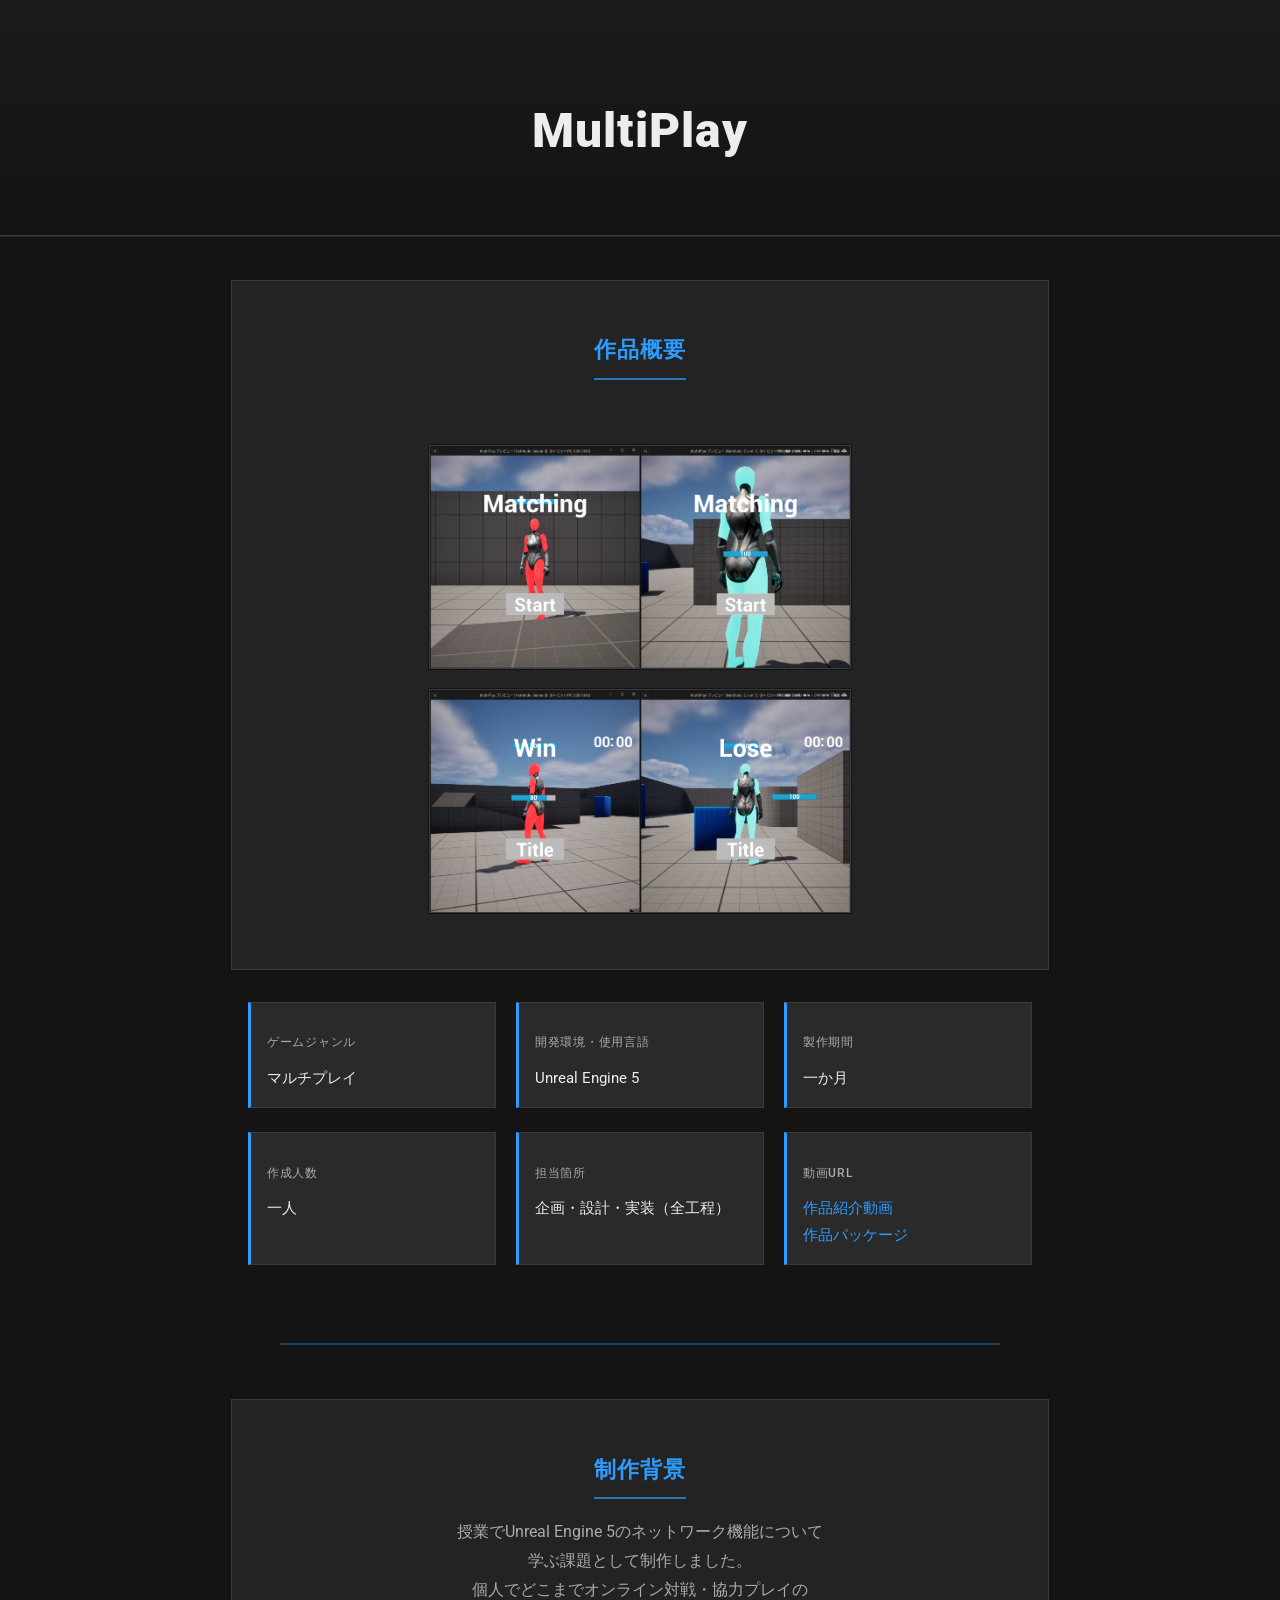
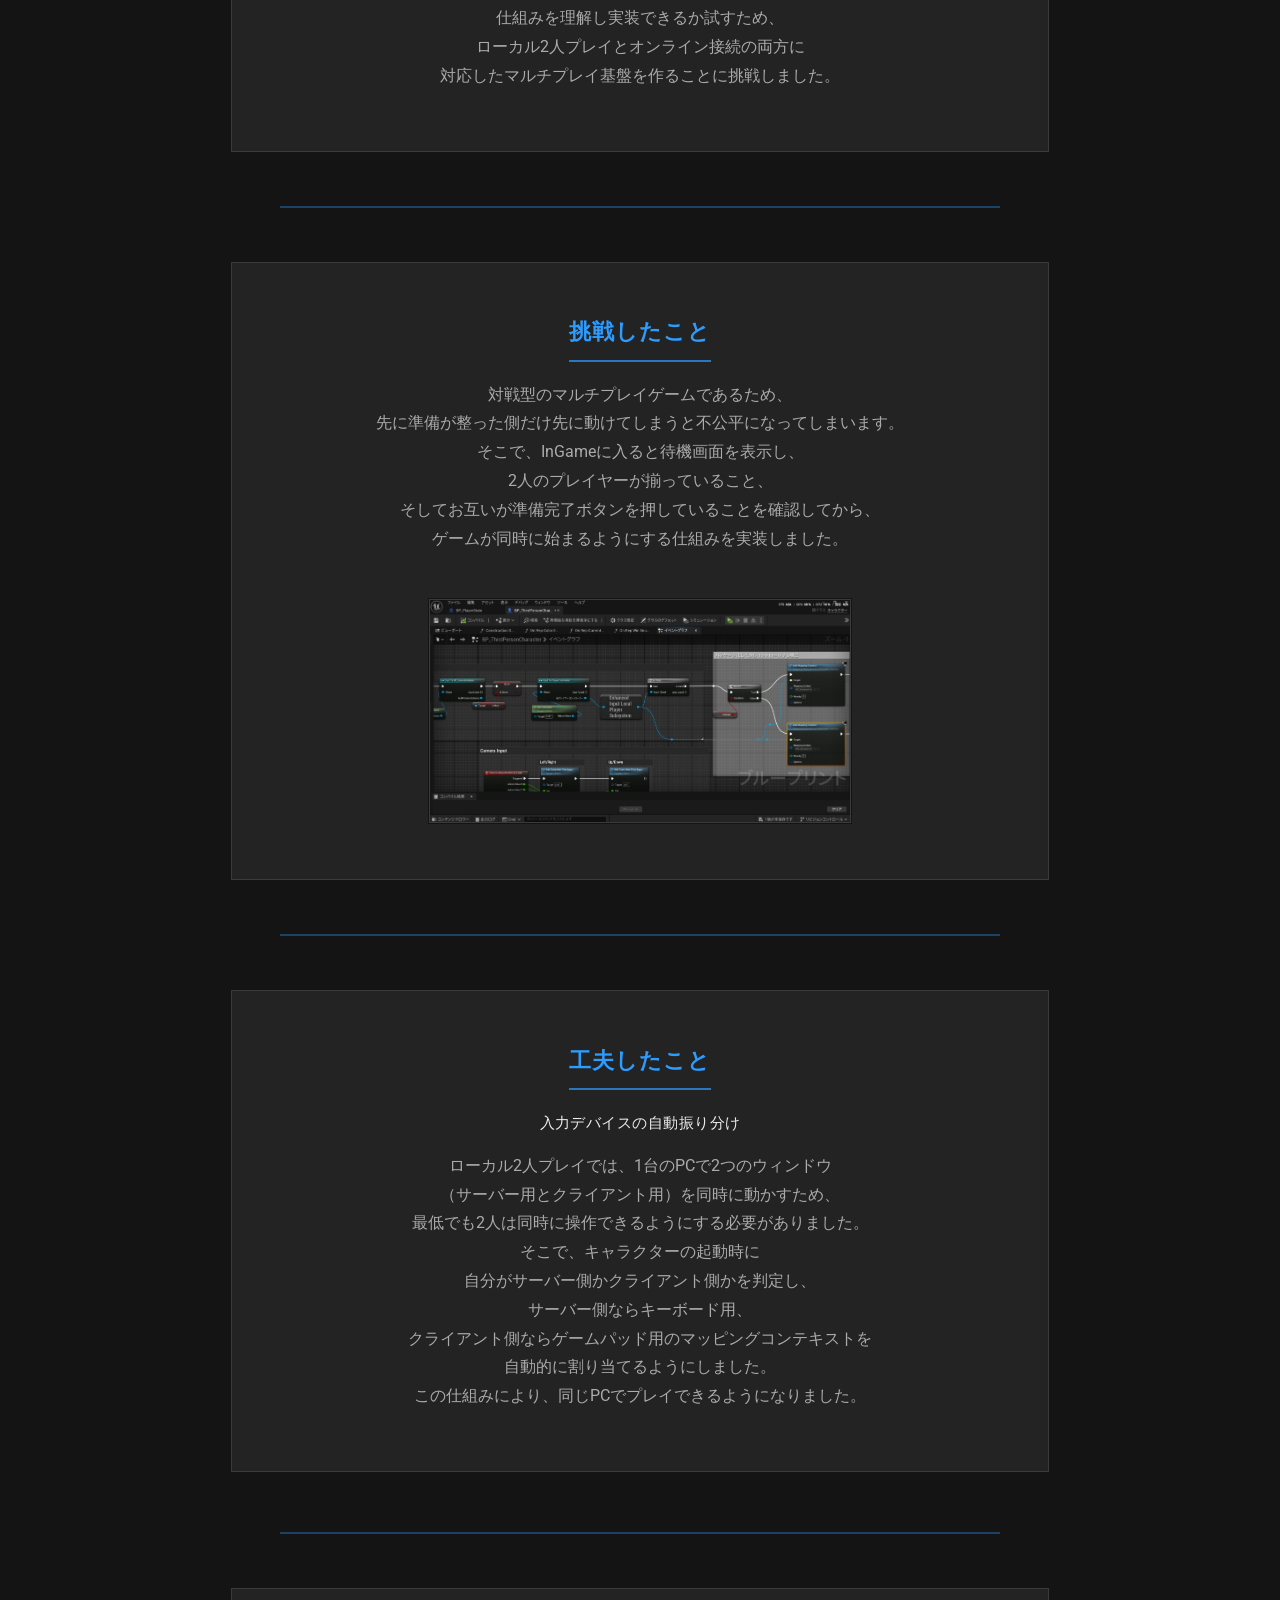
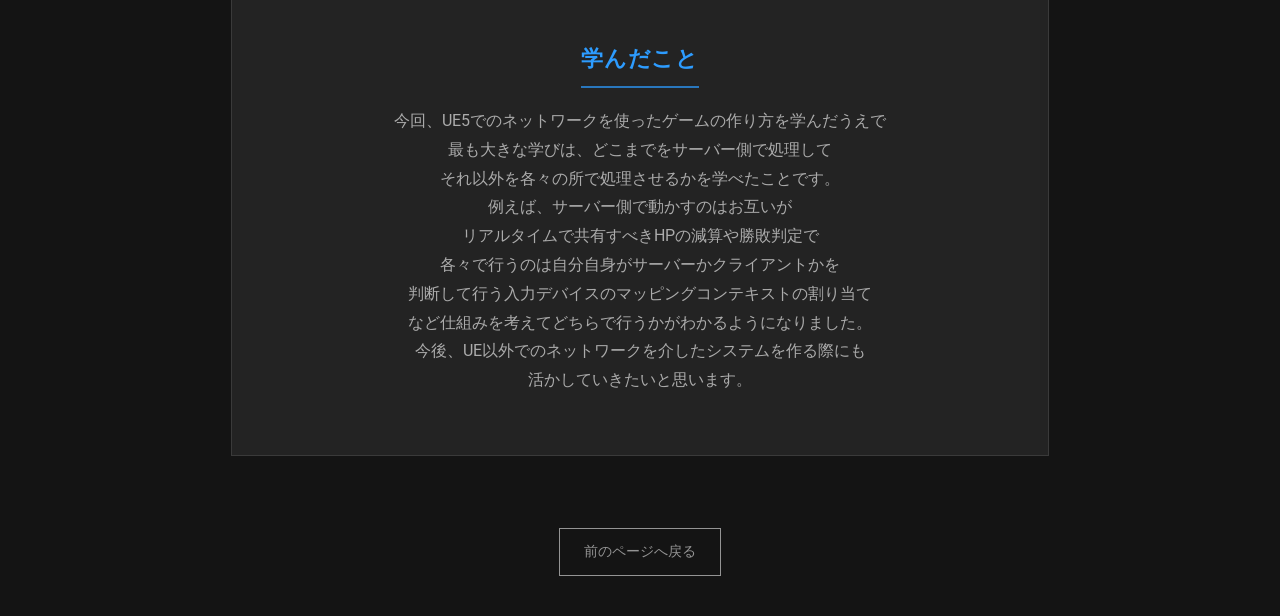
==== UechiRyota_Portfolio/Portfolio/MultiPlay/site/work_01.html @ a6383b8b "Add files via upload" ====
<!DOCTYPE html>
<html lang="ja">
    <head>
        <meta charset="UTF-8">
        <title>MultiPlay</title>
        <link rel="stylesheet" href="../css/Work_01.css">
    </head>
    <body>
        <div class="top">
            <h1> MultiPlay </h1>
        </div>
        <div class="overview">
            <h2> 作品概要 </h2>
            <p></p>
            <div class="image_margin">
                <img src="../images/work_01/MultiPlay_Matching1.png" class="TitleImage" alt="マッチング画面（クライアント視点）">
                <img src="../images/work_01/MultiPlay_Matching2.png" class="InGameImage" alt="マッチング画面（エディタ/サーバー視点）">
            </div>
        </div>
        <div class="detail-list">
            <div class="detail">
                <h3> ゲームジャンル </h3>
                <p> マルチプレイ </p>
            </div>
            <div class="detail">
                <h3> 開発環境・使用言語 </h3>
                <p> Unreal Engine 5 </p>
            </div>
            <div class="detail">
                <h3> 製作期間 </h3>
                <p>一か月</p>
            </div>
            <div class="detail">
                <h3> 作成人数 </h3>
                <p>一人</p>
            </div>
            <div class="detail">
                <h3> 担当箇所 </h3>
                <p> 企画・設計・実装（全工程）</p>
            </div>
            <div class="detail">
                <h3> 動画URL </h3>
                <p><a
                        href="https://drive.google.com/file/d/1Bd8aWQuuYIWbDHDjawcNuOV7ooYwYhmQ/view?usp=drive_link">作品紹介動画</a>
                        <br>
                        <a href="https://drive.google.com/file/d/1utn9c13er55GdzCc-iUaMqqo2YyT7hIu/view?usp=drive_link">作品パッケージ</a>
                </p>
            </div>
        </div>
        <hr>
        <div class="reason">
            <h2> 制作背景 </h2>
            <p>授業でUnreal Engine 5のネットワーク機能について
                <br>学ぶ課題として制作しました。
                <br>個人でどこまでオンライン対戦・協力プレイの
                <br>仕組みを理解し実装できるか試すため、
                <br>ローカル2人プレイとオンライン接続の両方に
                <br>対応したマルチプレイ基盤を作ることに挑戦しました。</p>
        </div>
        <hr>
        <div class="try">
            <h2> 挑戦したこと </h2>
            <p> 対戦型のマルチプレイゲームであるため、
                <br>先に準備が整った側だけ先に動けてしまうと不公平になってしまいます。 
                <br>そこで、InGameに入ると待機画面を表示し、
                <br>2人のプレイヤーが揃っていること、
                <br>そしてお互いが準備完了ボタンを押していることを確認してから、 
                <br>ゲームが同時に始まるようにする仕組みを実装しました。 </p>
            <div class="image_margin">
                <img src="../images/work_01/ControlSystem.png" class="InGameImage" alt="入力デバイス振り分け処理のブループリント（BP_ThirdPersonCharacter イベントグラフ）">
            </div>
        </div>
        <hr>
        <div class="ingenuity">
            <h2> 工夫したこと </h2>
            <h3> 入力デバイスの自動振り分け </h3>
            <p> ローカル2人プレイでは、1台のPCで2つのウィンドウ
                <br>（サーバー用とクライアント用）を同時に動かすため、
                <br>最低でも2人は同時に操作できるようにする必要がありました。
                <br>そこで、キャラクターの起動時に
                <br>自分がサーバー側かクライアント側かを判定し、
                <br>サーバー側ならキーボード用、
                <br>クライアント側ならゲームパッド用のマッピングコンテキストを
                <br>自動的に割り当てるようにしました。
                <br>この仕組みにより、同じPCでプレイできるようになりました。
            </p>
        </div>
        <hr>
        <div class="learn">
            <h2> 学んだこと </h2>
            <p>
                今回、UE5でのネットワークを使ったゲームの作り方を学んだうえで
                <br>最も大きな学びは、どこまでをサーバー側で処理して
                <br>それ以外を各々の所で処理させるかを学べたことです。
                <br>例えば、サーバー側で動かすのはお互いが
                <br>リアルタイムで共有すべきHPの減算や勝敗判定で
                <br>各々で行うのは自分自身がサーバーかクライアントかを
                <br>判断して行う入力デバイスのマッピングコンテキストの割り当て
                <br>など仕組みを考えてどちらで行うかがわかるようになりました。
                <br>今後、UE以外でのネットワークを介したシステムを作る際にも
                <br>活かしていきたいと思います。

            </p>
        </div>

        <a href="../../../index.html" class="back-link" onclick="if (history.length > 1) { history.back(); return false; }">前のページへ戻る<br></a>
        
        <script src="../../../js/lightbox.js"></script>
    </body>
</html>
---- UechiRyota_Portfolio/Portfolio/MultiPlay/css/Work_01.css ----
@charset "UTF-8";
@import url('https://fonts.googleapis.com/css2?family=Roboto:wght@400;500;700;900&display=swap');

:root{
    --bg-deep:#141414;
    --bg-panel:#232323;
    --bg-panel-2:#2A2A2A;
    --border:#3A3A3A;
    --text:#EDEDED;
    --text-soft:#ABABAB;
    --accent:#2D9CFF;
    --accent-dim: rgba(45,156,255,0.18);
}

body{
    margin: 0;
    font-family: 'Roboto', メイリオ, sans-serif;
    background: var(--bg-deep);
    color: var(--text-soft);
    text-align: center;
    line-height: 1.8;
}

h1{
    font-family: 'Roboto', sans-serif;
    font-weight: 900;
    font-size: 300%;
    letter-spacing: .02em;
    padding-bottom: 6px;
    color: var(--text);
}
h2{
    font-weight: 700;
    font-size: 1.4rem;
    color: var(--accent);
    letter-spacing: .04em;
    margin-bottom: 4px;
    display: inline-block;
    position: relative;
}
h2::after{
    content:"";
    display:block;
    height:2px;
    background: var(--accent);
    margin-top: 8px;
    opacity:.7;
}
h3{
    margin-bottom: 0;
    font-weight: 500;
    color: var(--text);
    font-size: .95rem;
    letter-spacing: .03em;
}
p{
    padding-top: 5px;
    padding-bottom: 0;
    margin-top: 10px;
    margin-bottom: 30px;
    color: var(--text-soft);
}
a{ color: var(--accent); text-decoration: none; }
a:hover{ text-decoration: underline; }

hr{
    border: none;
    height: 2px;
    max-width: 720px;
    width: 85%;
    margin: 54px auto;
    background: var(--accent);
    opacity: .35;
}

.top{
    color: var(--text);
    text-align: center;
    padding-top: 56px;
    padding-bottom: 22px;
    background: linear-gradient(180deg, #1A1A1A, var(--bg-deep));
    border-bottom: 1px solid var(--border);
    box-shadow: 0 1px 0 var(--accent-dim);
    width: 100%;
}

/* 本文セクション（フラットなエディタパネル風） */
.overview, .reason, .try, .ingenuity, .learn{
    background: var(--bg-panel);
    max-width: 760px;
    margin: 0 auto 32px;
    padding: 30px 28px;
    border: 1px solid var(--border);
    text-align: center;
}
.overview{ margin-top: 44px; }
.ingenuity{ margin-bottom: 60px; }

/* スクリーンショット */
.image_margin{
    margin-bottom: 10px;
    padding: 16px 10px;
    display: flex;
    flex-wrap: wrap;
    justify-content: center;
    gap: 20px;
}
.TitleImage, .InGameImage{
    max-width: 420px;
    width: 100%;
    height: auto;
    border: 1px solid var(--border);
    box-shadow: 0 0 0 1px var(--bg-deep);
    cursor: zoom-in;
    transition: opacity .15s ease;
}
.TitleImage:hover, .InGameImage:hover{
    opacity: .82;
}

/* 画像タップで拡大表示するライトボックス */
.lightbox{
    position: fixed;
    inset: 0;
    display: none;
    align-items: center;
    justify-content: center;
    padding: 24px;
    background: rgba(10,10,10,.92);
    z-index: 100;
    cursor: zoom-out;
}
.lightbox.is-open{ display: flex; }
.lightbox img{
    max-width: 92vw;
    max-height: 92vh;
    width: auto;
    height: auto;
    border: 1px solid var(--border);
    box-shadow: 0 12px 40px rgba(0,0,0,.5);
}
.Video{
    max-width: 560px;
    width: 100%;
    height: auto;
    border: 1px solid var(--border);
}

/* ゲームジャンル・開発環境などの短い情報カード（Editorの選択行風に左端をアクセント） */
.detail{
    display: inline-block;
    vertical-align: top;
    width: 210px;
    margin: 0 10px 24px;
    padding: 16px 18px 16px 16px;
    background: var(--bg-panel-2);
    border: 1px solid var(--border);
    border-left: 3px solid var(--accent);
    text-align: left;
}
.detail h3{
    color: var(--text-soft);
    font-size: .78rem;
    text-transform: uppercase;
    letter-spacing: .06em;
    margin-bottom: 6px;
}
.detail p{
    color: var(--text);
    margin: 0;
    font-size: .92rem;
    word-break: break-all;
}
.detail a{ color: var(--accent); }

.back-link{
    display: inline-block;
    margin: 40px auto;
    padding: 10px 24px;
    border: 1px solid currentColor;
    color: inherit;
    text-decoration: none;
    font-size: .9rem;
    opacity: .85;
    transition: opacity .15s ease;
}
.back-link:hover{ opacity: 1; }

.back-link{
    display: inline-block;
    margin: 40px auto;
    padding: 10px 24px;
    border: 1px solid currentColor;
    color: inherit;
    text-decoration: none;
    font-size: .9rem;
    opacity: .85;
    transition: opacity .15s ease;
}
.back-link:hover{ opacity: 1; }

.detail-list{
    display: flex;
    flex-wrap: wrap;
    justify-content: center;
    max-width: 980px;
    margin: 0 auto;
}

@media (max-width: 700px){
    h1{ font-size: 190%; }
    .overview, .reason, .try, .ingenuity, .learn{ padding: 22px 16px; }
    .detail{ width: 78%; max-width: 300px; text-align: center; border-left: 1px solid var(--border); border-top: 3px solid var(--accent); }
}
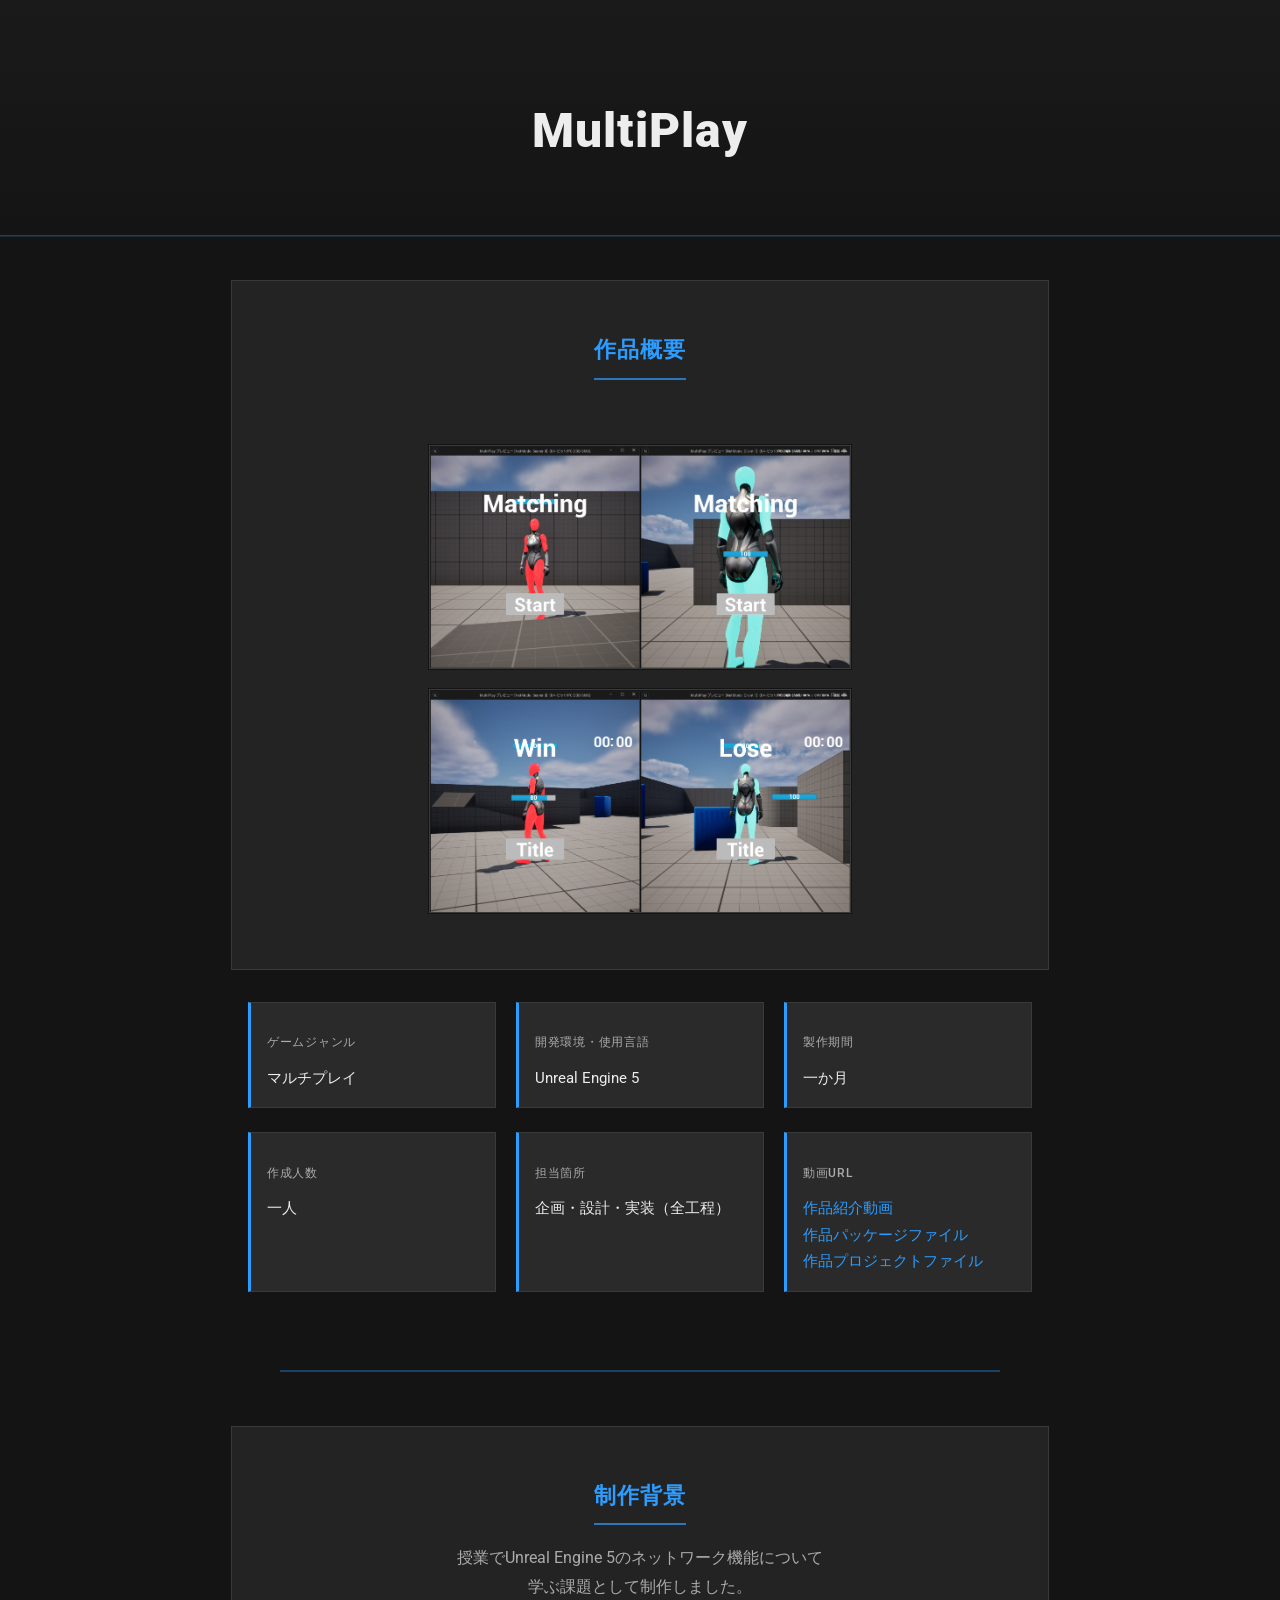
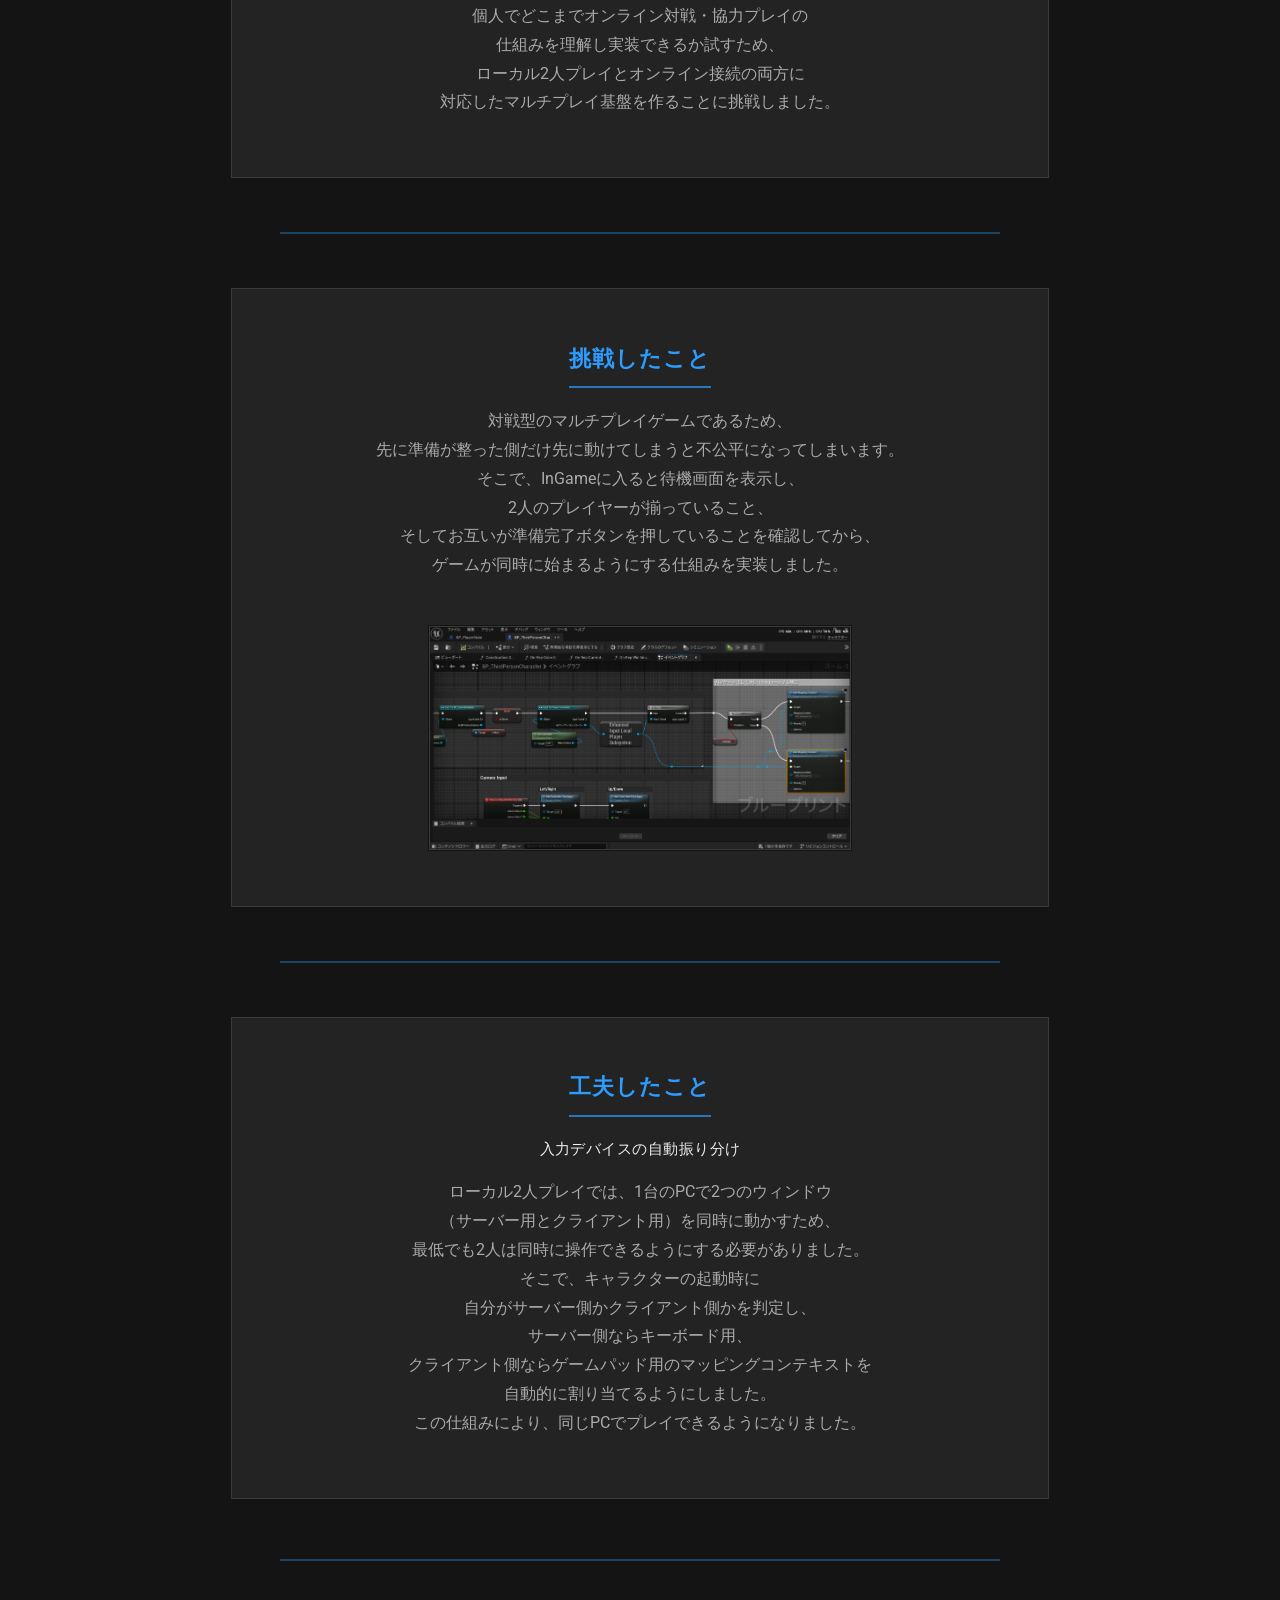
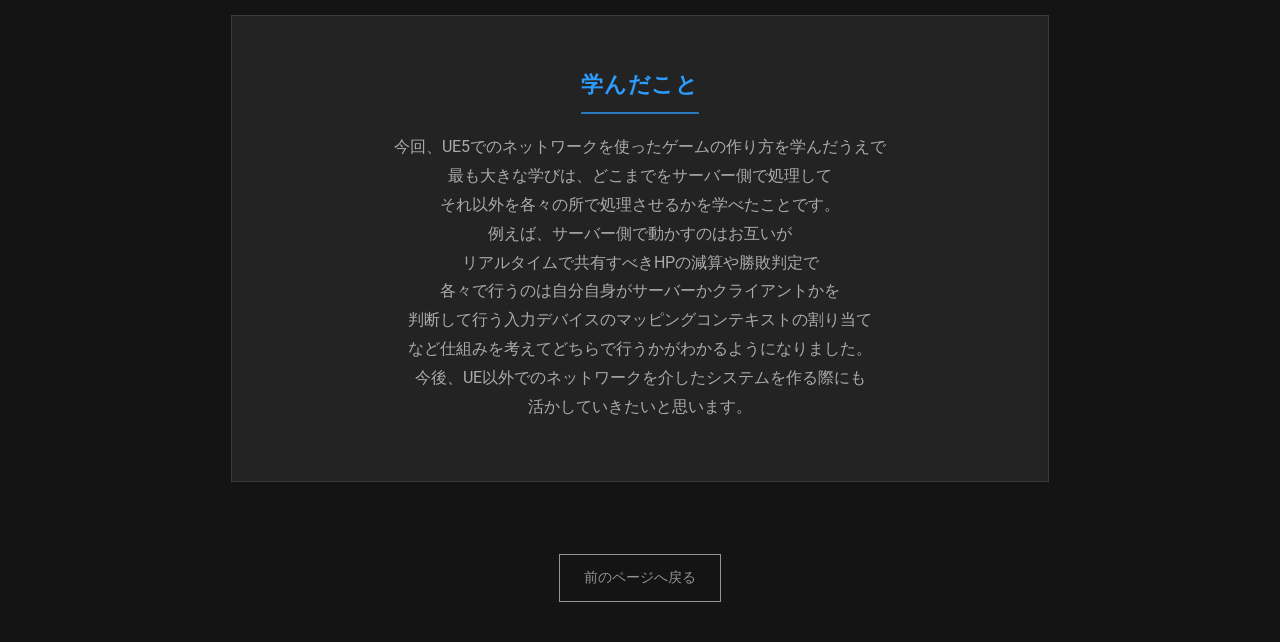
==== commit b3ee405e: "Add files via upload" ====
--- a/UechiRyota_Portfolio/Portfolio/MultiPlay/site/work_01.html
+++ b/UechiRyota_Portfolio/Portfolio/MultiPlay/site/work_01.html
@@ -43,7 +43,9 @@
                 <p><a
                         href="https://drive.google.com/file/d/1Bd8aWQuuYIWbDHDjawcNuOV7ooYwYhmQ/view?usp=drive_link">作品紹介動画</a>
                         <br>
-                        <a href="https://drive.google.com/file/d/1utn9c13er55GdzCc-iUaMqqo2YyT7hIu/view?usp=drive_link">作品パッケージ</a>
+                        <a href="https://drive.google.com/file/d/1utn9c13er55GdzCc-iUaMqqo2YyT7hIu/view?usp=drive_link">作品パッケージファイル</a>
+                        <br>
+                        <a href="https://drive.google.com/file/d/1LUX4yOxD46PKPkeHKSrNtjPfN-znfbHs/view?usp=drive_link">作品プロジェクトファイル</a>
                 </p>
             </div>
         </div>
